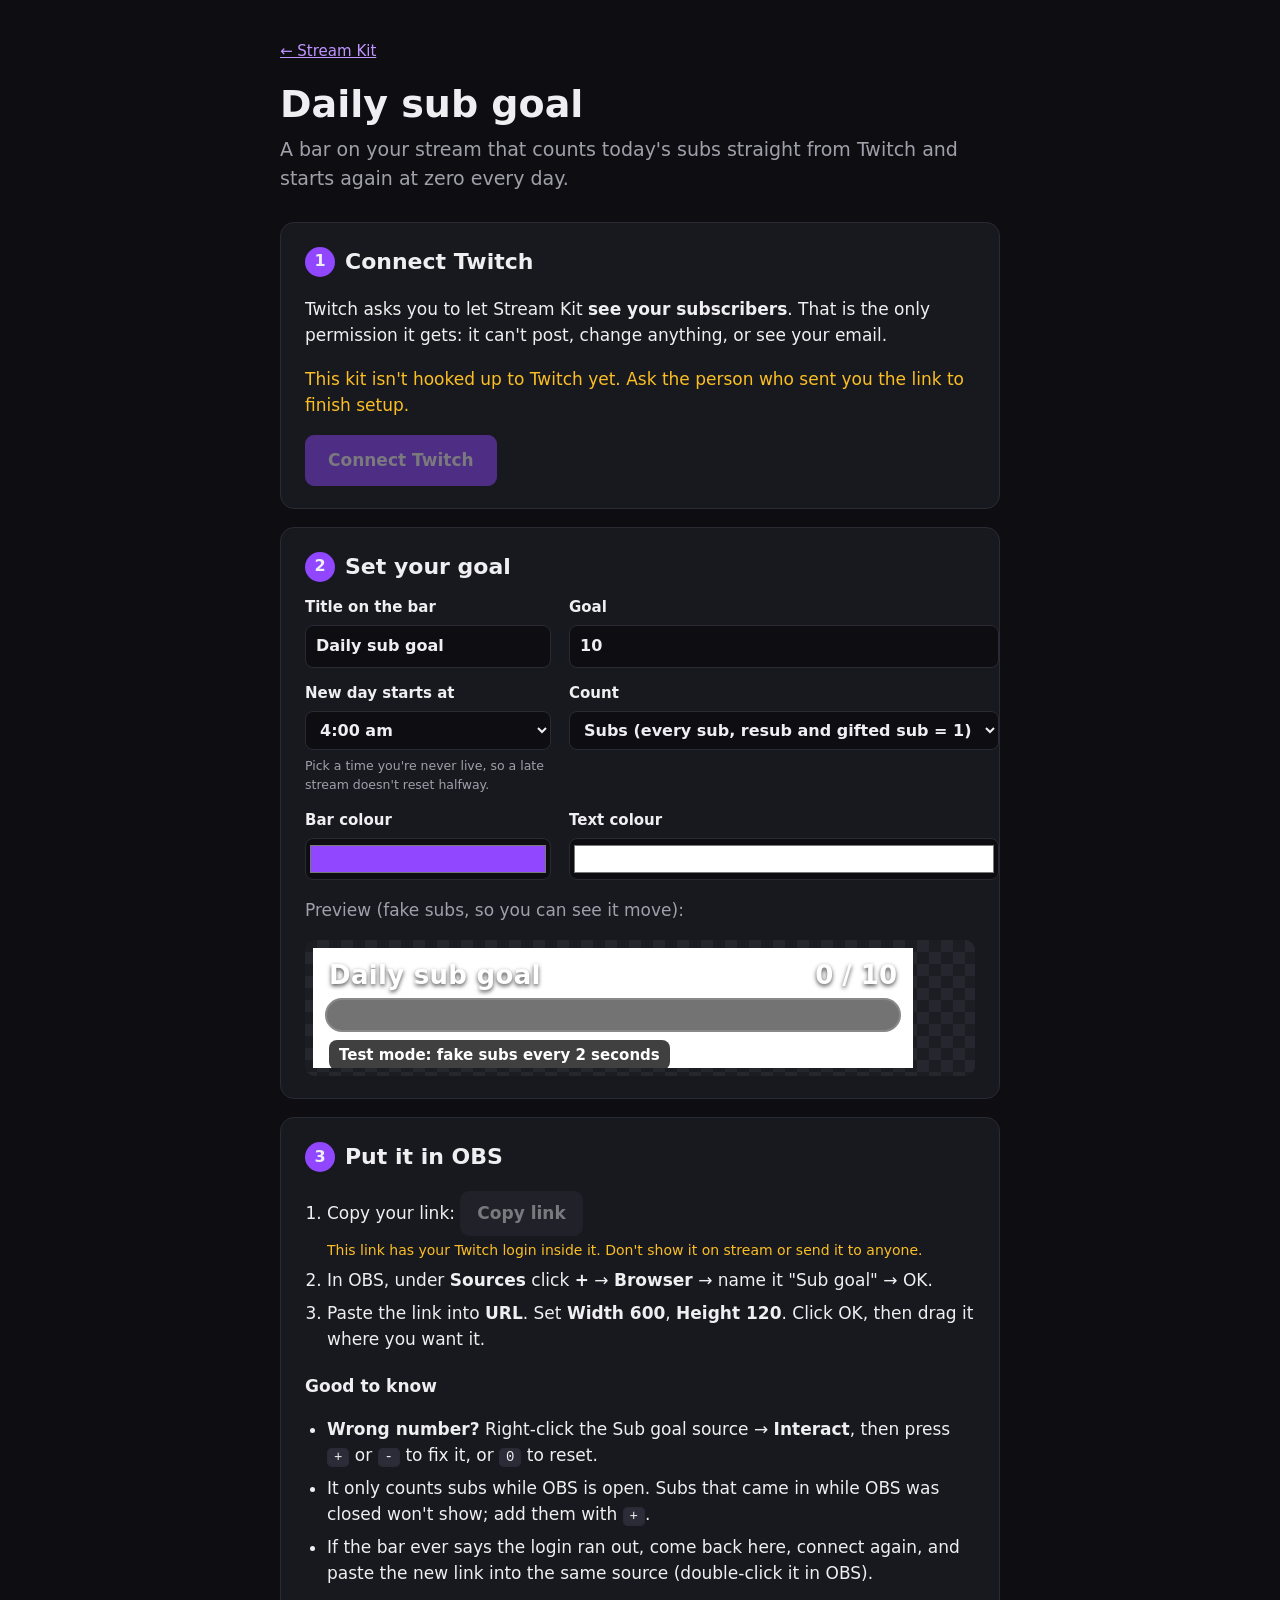
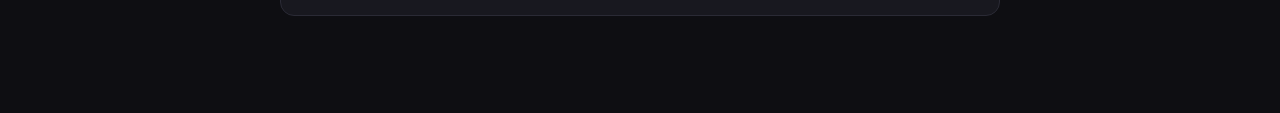
==== docs/goal-setup.html @ 58760113 "Stream Kit: multistream installer, combined chat steps, daily sub goal overlay, Blerp TTS checklist " ====
<!doctype html>
<html lang="en">
<head>
<meta charset="utf-8">
<title>Daily sub goal setup · Stream Kit</title>
<meta name="viewport" content="width=device-width, initial-scale=1">
<link rel="stylesheet" href="kit.css">
<script src="config.js"></script>
</head>
<body>
<main>
  <p class="back"><a href="./">← Stream Kit</a></p>
  <h1>Daily sub goal</h1>
  <p class="lede">A bar on your stream that counts today's subs straight from Twitch and starts again at zero every day.</p>

  <section class="card" id="step-login">
    <h2><span class="n">1</span> Connect Twitch</h2>
    <p>Twitch asks you to let Stream Kit <b>see your subscribers</b>. That is the only permission it gets: it can't post, change anything, or see your email.</p>
    <p id="not-configured" class="warn" hidden>This kit isn't hooked up to Twitch yet. Ask the person who sent you the link to finish setup.</p>
    <button id="login" class="primary">Connect Twitch</button>
    <p id="who" class="ok" hidden></p>
  </section>

  <section class="card" id="step-style">
    <h2><span class="n">2</span> Set your goal</h2>
    <div class="grid">
      <label>Title on the bar <input id="label" value="Daily sub goal"></label>
      <label>Goal <input id="goal" type="number" min="1" value="10"></label>
      <label>New day starts at
        <select id="reset"></select>
        <small>Pick a time you're never live, so a late stream doesn't reset halfway.</small>
      </label>
      <label>Count
        <select id="mode">
          <option value="subs">Subs (every sub, resub and gifted sub = 1)</option>
          <option value="points">Sub points (Tier 2 = 2, Tier 3 = 6)</option>
        </select>
      </label>
      <label>Bar colour <input id="accent" type="color" value="#9147ff"></label>
      <label>Text colour <input id="text" type="color" value="#ffffff"></label>
    </div>
    <p class="muted">Preview (fake subs, so you can see it move):</p>
    <div class="preview"><iframe id="preview" title="preview"></iframe></div>
  </section>

  <section class="card" id="step-obs">
    <h2><span class="n">3</span> Put it in OBS</h2>
    <ol>
      <li>Copy your link: <button id="copy" disabled>Copy link</button> <span id="copied" class="ok" hidden>Copied</span>
        <p class="warn small">This link has your Twitch login inside it. Don't show it on stream or send it to anyone.</p></li>
      <li>In OBS, under <b>Sources</b> click <b>+</b> → <b>Browser</b> → name it "Sub goal" → OK.</li>
      <li>Paste the link into <b>URL</b>. Set <b>Width 600</b>, <b>Height 120</b>. Click OK, then drag it where you want it.</li>
    </ol>
    <h3>Good to know</h3>
    <ul>
      <li><b>Wrong number?</b> Right-click the Sub goal source → <b>Interact</b>, then press <kbd>+</kbd> or <kbd>-</kbd> to fix it, or <kbd>0</kbd> to reset.</li>
      <li>It only counts subs while OBS is open. Subs that came in while OBS was closed won't show; add them with <kbd>+</kbd>.</li>
      <li>If the bar ever says the login ran out, come back here, connect again, and paste the new link into the same source (double-click it in OBS).</li>
    </ul>
  </section>
</main>
<script>
(() => {
  const $ = (id) => document.getElementById(id);
  const clientId = (window.STREAMKIT && window.STREAMKIT.twitchClientId) || "";
  const redirect = location.origin + location.pathname;
  let token = sessionStorage.getItem("streamkit-token") || "";

  for (let h = 0; h < 24; h++) {
    const o = document.createElement("option");
    o.value = h;
    o.textContent = (h % 12 || 12) + ":00 " + (h < 12 ? "am" : "pm");
    if (h === 4) o.selected = true;
    $("reset").appendChild(o);
  }

  if (!clientId) { $("not-configured").hidden = false; $("login").disabled = true; }

  // Coming back from Twitch: the token is in the part after "#".
  const back = new URLSearchParams(location.hash.slice(1));
  if (back.get("access_token")) {
    if (back.get("state") === sessionStorage.getItem("streamkit-state")) {
      token = back.get("access_token");
      sessionStorage.setItem("streamkit-token", token);
    }
    history.replaceState(null, "", location.pathname);
  } else if (back.get("error")) {
    history.replaceState(null, "", location.pathname);
    $("who").hidden = false; $("who").className = "warn";
    $("who").textContent = "Twitch didn't connect (" + (back.get("error_description") || back.get("error")) + "). Try again.";
  }

  $("login").onclick = () => {
    const state = crypto.getRandomValues(new Uint32Array(4)).join("-");
    sessionStorage.setItem("streamkit-state", state);
    const q = new URLSearchParams({
      response_type: "token", client_id: clientId, redirect_uri: redirect,
      scope: "channel:read:subscriptions", state, force_verify: "true",
    });
    location.href = "https://id.twitch.tv/oauth2/authorize?" + q;
  };

  async function check() {
    if (!token) return;
    const r = await fetch("https://id.twitch.tv/oauth2/validate", { headers: { Authorization: "OAuth " + token } });
    if (!r.ok) { token = ""; sessionStorage.removeItem("streamkit-token"); return; }
    const info = await r.json();
    const days = info.expires_in ? Math.round(info.expires_in / 86400) : null;
    $("who").hidden = false; $("who").className = "ok";
    $("who").textContent = "Connected as " + info.login + (days ? ". This login lasts about " + days + " days." : ".");
    $("login").textContent = "Connect again";
    $("copy").disabled = false;
  }

  function params(test) {
    const q = new URLSearchParams({
      label: $("label").value.trim() || "Daily sub goal",
      goal: String(Math.max(1, parseInt($("goal").value, 10) || 10)),
      reset: $("reset").value,
      mode: $("mode").value,
      accent: $("accent").value.slice(1),
      text: $("text").value.slice(1),
    });
    if (test) q.set("test", "1"); else q.set("token", token);
    return q.toString();
  }
  const base = new URL("goal.html", location.href).href;

  let t, v = 0;
  function refreshPreview() {
    clearTimeout(t);
    t = setTimeout(() => { $("preview").src = base + "?v=" + (++v) + "#" + params(true); }, 250);
  }
  ["label", "goal", "reset", "mode", "accent", "text"].forEach((id) => $(id).addEventListener("input", refreshPreview));
  refreshPreview();

  $("copy").onclick = async () => {
    await navigator.clipboard.writeText(base + "#" + params(false));
    $("copied").hidden = false; setTimeout(() => ($("copied").hidden = true), 2000);
  };

  check();
})();
</script>
</body>
</html>
---- docs/kit.css ----
:root {
  --bg: #0e0e12; --card: #18181f; --line: #2a2a35; --text: #efeff1; --muted: #a0a0ab;
  --accent: #9147ff; --ok: #4ade80; --warn: #fbbf24;
  color-scheme: dark;
}
* { box-sizing: border-box; }
body { margin: 0; background: var(--bg); color: var(--text);
       font: 17px/1.55 "Segoe UI", system-ui, -apple-system, Helvetica, Arial, sans-serif; }
main { max-width: 760px; margin: 0 auto; padding: 40px 20px 80px; }
h1 { font-size: 38px; line-height: 1.15; margin: 0 0 8px; }
h2 { font-size: 22px; margin: 0 0 12px; display: flex; align-items: center; gap: 10px; }
h3 { font-size: 17px; margin: 20px 0 6px; }
a { color: #bf94ff; }
.lede { color: var(--muted); font-size: 19px; margin: 0 0 28px; }
.back { margin: 0 0 20px; font-size: 15px; }
.card { background: var(--card); border: 1px solid var(--line); border-radius: 14px; padding: 22px 24px; margin: 0 0 18px; }
.card p:last-child, .card ol:last-child, .card ul:last-child { margin-bottom: 0; }
.n { display: inline-grid; place-items: center; width: 30px; height: 30px; border-radius: 50%;
     background: var(--accent); font-size: 16px; flex: none; }
ol, ul { padding-left: 22px; }
li { margin: 6px 0; }
button { font: inherit; font-weight: 600; color: var(--text); background: #2c2c38; border: 1px solid var(--line);
         border-radius: 9px; padding: 8px 16px; cursor: pointer; }
button:hover:not(:disabled) { background: #383846; }
button.primary { background: var(--accent); border-color: var(--accent); padding: 11px 22px; }
button.primary:hover:not(:disabled) { background: #a370ff; }
button:disabled { opacity: .45; cursor: not-allowed; }
.grid { display: grid; grid-template-columns: 1fr 1fr; gap: 14px 18px; margin-bottom: 16px; }
@media (max-width: 600px) { .grid { grid-template-columns: 1fr; } }
label { display: flex; flex-direction: column; gap: 6px; font-size: 15px; font-weight: 600; }
label small { font-weight: 400; color: var(--muted); }
input, select { font: inherit; font-size: 16px; color: var(--text); background: #0e0e12; border: 1px solid var(--line);
                border-radius: 8px; padding: 8px 10px; }
input[type=color] { padding: 2px; height: 42px; width: 100%; }
.preview { background: repeating-conic-gradient(#26262e 0 25%, #1c1c23 0 50%) 0 0 / 24px 24px; border-radius: 10px; padding: 8px; }
.preview iframe { width: 100%; max-width: 600px; height: 120px; border: 0; display: block; }
.muted { color: var(--muted); }
.ok { color: var(--ok); font-weight: 600; }
.warn { color: var(--warn); }
.small { font-size: 14px; margin: 4px 0 0; }
kbd { background: #2c2c38; border: 1px solid var(--line); border-bottom-width: 2px; border-radius: 5px; padding: 0 6px; font-size: 14px; }
code { background: #0e0e12; border: 1px solid var(--line); border-radius: 6px; padding: 1px 6px; font-size: 14px; word-break: break-all; }
pre { background: #0e0e12; border: 1px solid var(--line); border-radius: 10px; padding: 12px 14px; overflow-x: auto; font-size: 14px; margin: 8px 0; }
.copyrow { display: flex; gap: 8px; align-items: stretch; }
.copyrow pre { flex: 1; margin: 0; white-space: pre-wrap; word-break: break-all; }
.tabs { display: flex; gap: 8px; margin: 0 0 10px; }
.tabs button[aria-selected=true] { background: var(--accent); border-color: var(--accent); }
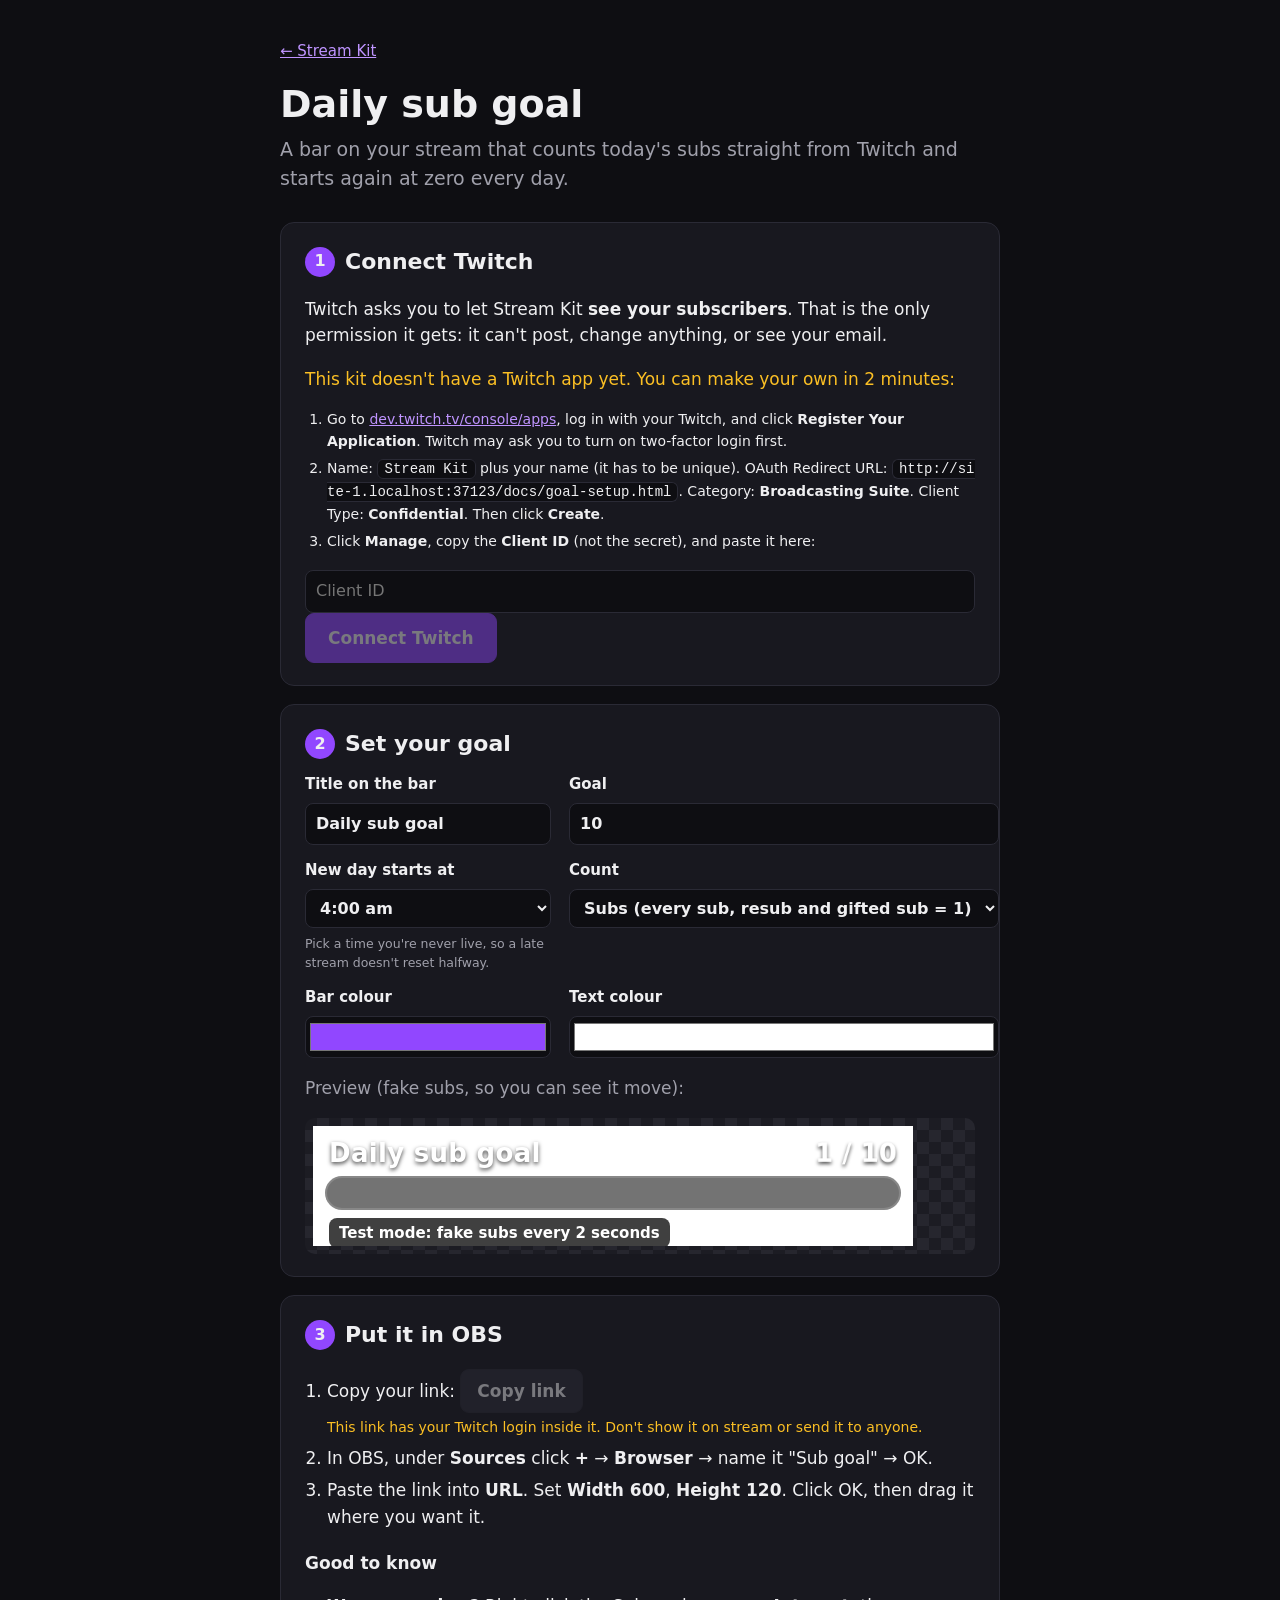
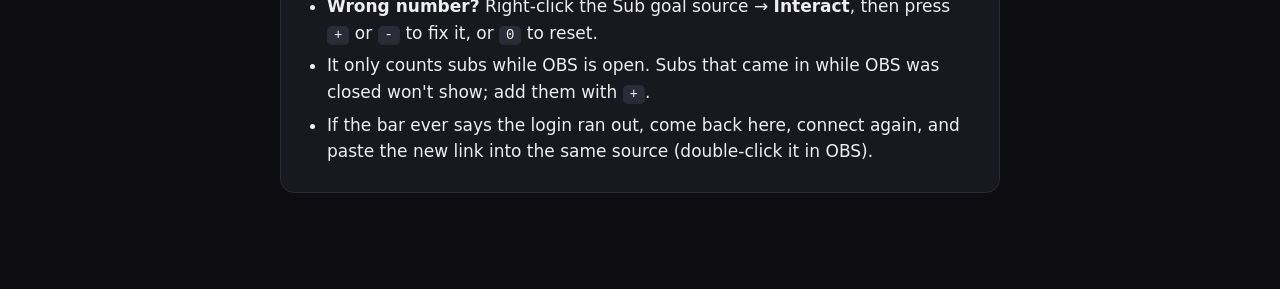
==== commit 6c7d55f8: "Sub goal setup: let the streamer use her own Twitch app Client ID Co-Authored-By: Claude Opus 5.5 <n" ====
--- a/docs/goal-setup.html
+++ b/docs/goal-setup.html
@@ -16,7 +16,15 @@
   <section class="card" id="step-login">
     <h2><span class="n">1</span> Connect Twitch</h2>
     <p>Twitch asks you to let Stream Kit <b>see your subscribers</b>. That is the only permission it gets: it can't post, change anything, or see your email.</p>
-    <p id="not-configured" class="warn" hidden>This kit isn't hooked up to Twitch yet. Ask the person who sent you the link to finish setup.</p>
+    <div id="not-configured" hidden>
+      <p class="warn">This kit doesn't have a Twitch app yet. You can make your own in 2 minutes:</p>
+      <ol class="small">
+        <li>Go to <a href="https://dev.twitch.tv/console/apps" target="_blank">dev.twitch.tv/console/apps</a>, log in with your Twitch, and click <b>Register Your Application</b>. Twitch may ask you to turn on two-factor login first.</li>
+        <li>Name: <code>Stream Kit</code> plus your name (it has to be unique). OAuth Redirect URL: <code id="redir"></code>. Category: <b>Broadcasting Suite</b>. Client Type: <b>Confidential</b>. Then click <b>Create</b>.</li>
+        <li>Click <b>Manage</b>, copy the <b>Client ID</b> (not the secret), and paste it here:</li>
+      </ol>
+      <p><input id="own-id" placeholder="Client ID" style="width:100%" autocomplete="off" spellcheck="false"></p>
+    </div>
     <button id="login" class="primary">Connect Twitch</button>
     <p id="who" class="ok" hidden></p>
   </section>
@@ -62,7 +70,8 @@
 <script>
 (() => {
   const $ = (id) => document.getElementById(id);
-  const clientId = (window.STREAMKIT && window.STREAMKIT.twitchClientId) || "";
+  const configured = (window.STREAMKIT && window.STREAMKIT.twitchClientId) || "";
+  let clientId = configured || localStorage.getItem("streamkit-client-id") || "";
   const redirect = location.origin + location.pathname;
   let token = sessionStorage.getItem("streamkit-token") || "";
 
@@ -74,7 +83,17 @@
     $("reset").appendChild(o);
   }
 
-  if (!clientId) { $("not-configured").hidden = false; $("login").disabled = true; }
+  if (!configured) {
+    $("not-configured").hidden = false;
+    $("redir").textContent = redirect;
+    $("own-id").value = clientId;
+    $("login").disabled = !clientId;
+    $("own-id").addEventListener("input", () => {
+      clientId = $("own-id").value.trim();
+      localStorage.setItem("streamkit-client-id", clientId);
+      $("login").disabled = !/^[a-z0-9]{20,40}$/i.test(clientId);
+    });
+  }
 
   // Coming back from Twitch: the token is in the part after "#".
   const back = new URLSearchParams(location.hash.slice(1));
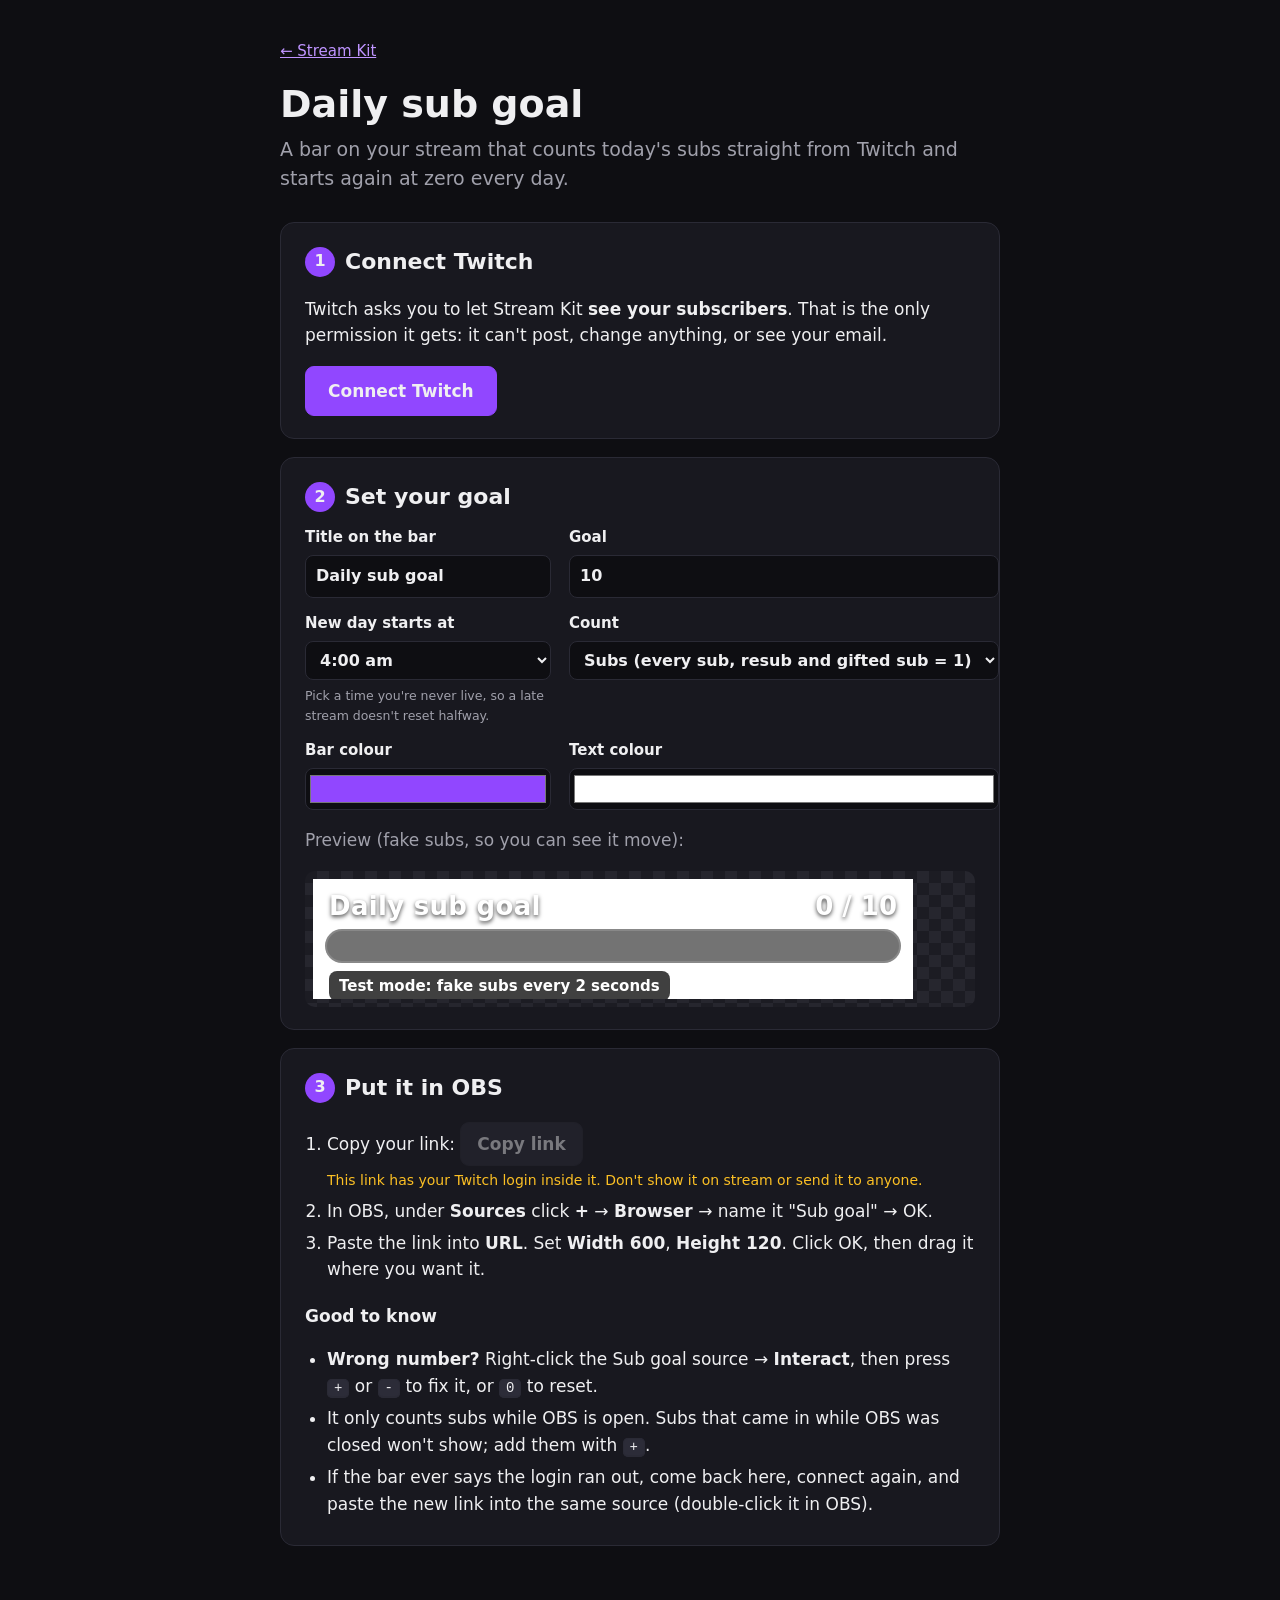
==== commit b11a15e0: "Cache-bust config.js so the Client ID shows up without a hard refresh Co-Authored-By: Claude Opus 5." ====
--- a/docs/goal-setup.html
+++ b/docs/goal-setup.html
@@ -5,7 +5,7 @@
 <title>Daily sub goal setup · Stream Kit</title>
 <meta name="viewport" content="width=device-width, initial-scale=1">
 <link rel="stylesheet" href="kit.css">
-<script src="config.js"></script>
+<script src="config.js?v=2"></script>
 </head>
 <body>
 <main>
